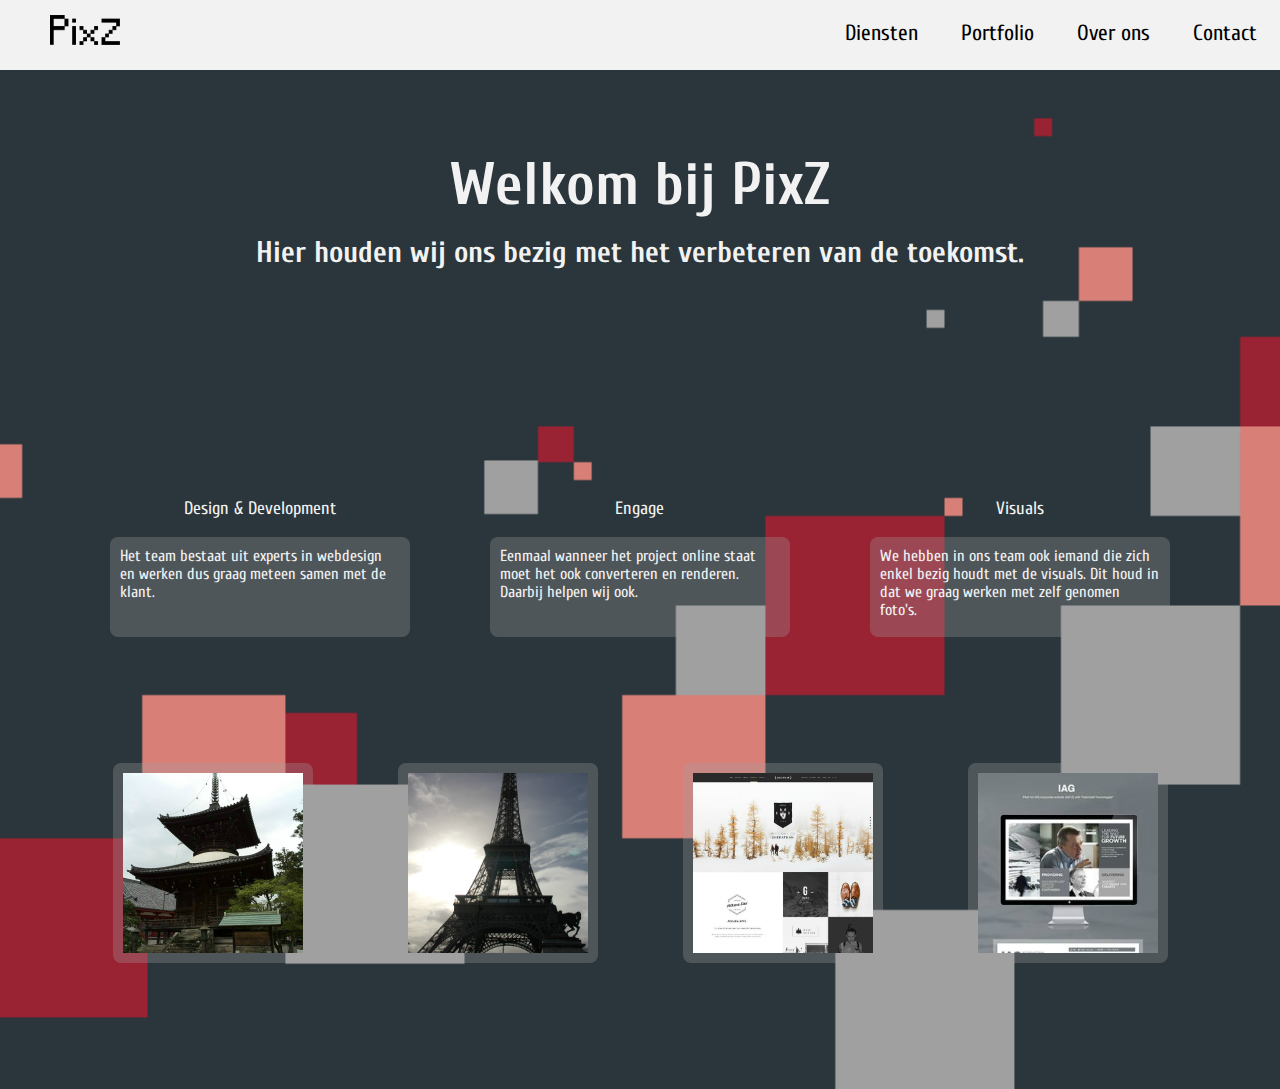
==== index.html @ bb028912 "bg" ====
<!DOCTYPE html SYSTEM "about:legacy-compat"> 
<html dir="ltr" lang="nl-be" class="no-js" prefix="og: http://ogp.me/ns#">
  <head>
    <!-- Character encoding -->
	  <meta charset="UTF-8"> 
	  <!-- Latest version of rendering engine -->
	  <meta http-equiv="X-UA-Compatible" content="IE=edge,chrome=1">
    <!-- Mobile Viewport -->
	  <meta name="viewport" content="width=device-width, initial-scale=1, maximum-scale=1">
    <!-- Most important SEO tag -->
    <title>PixZ | Homepage</title>
    <!-- Other SEO friendly tags -->	
    <meta name="description" content="Lees hier alles over nieuwe media, html5 en andere ontwikkelingen in webdevelopment en mobile development. De docenten NMD willen graag hun kennis delen met jou!">
    <meta name="keywords" content="HTML5, JavaScript, jQuery, CSS3">
    <meta name="author" content="Arteveldehogeschool - Bachelor in de grafische en digitale media | MMP">
    <meta name="copyright" content="Copyright 2010-17 Arteveldehogeschool. All Rights Reserved.">
    <!-- OpenGraph -->
    <meta property="og:type" content="website">
    <meta property="og:title" content=">HTML5 | Webdesign II | GDM">
    <meta property="og:description" content="Lees hier alles over nieuwe media, html5 en andere ontwikkelingen in webdevelopment en mobile development. De docenten NMD willen graag hun kennis delen met jou!">
    <meta property="og:url" content="http://www.gdm.gent/">
    <meta property="og:site_name" content="GDM.GENT">
    <meta property="og:image" content="assets/images/ahs.png">
    <meta property="og:image:width" content="129">
    <meta property="og:image:height" content="129">
    <!-- humans.txt -->
    <link rel="author" type="text/plain" href="/humans.txt">
     <!-- DNS prefech for CDN -->
    <link rel="dns-prefetch" href="//cdnjs.cloudflare.com">
    <link rel="dns-prefetch" href="//code.jquery.com">
    <link rel="dns-prefetch" href="//maxcdn.bootstrapcdn.com">
    <!-- Icons -->
    <!-- http://realfavicongenerator.net/ -->
    <link rel="apple-touch-icon" sizes="180x180" href="assets/icons/apple-touch-icon.png">
    <link rel="icon" type="image/png" href="assets/icons/favicon-32x32.png" sizes="32x32">
    <link rel="icon" type="image/png" href="assets/icons/favicon-16x16.png" sizes="16x16">
    <link rel="manifest" href="assets/icons/manifest.json">
    <link rel="mask-icon" href="assets/icons/safari-pinned-tab.svg" color="#ee9900">
    <link rel="shortcut icon" href="assets/icons/favicon.ico">
    <meta name="apple-mobile-web-app-title" content="GDM">
    <meta name="application-name" content="GDM">
    <meta name="msapplication-config" content="assets/icons/browserconfig.xml">
    <meta name="theme-color" content="#ffffff">
    <!-- Stylesheets: Vendors -->
    <link rel="stylesheet" media="all" href="vendor/normalize/normalize.css">
    <!-- Stylesheets: App -->
    <link rel="stylesheet" media="all" href="css/fonts.css">
    <link rel="stylesheet" media="all" href="css/typography.css">
    <link rel="stylesheet" media="all" href="css/main.css">
    <link rel="stylesheet" media="all" href="css/grid.css">
    <link rel="stylesheet" media="all" href="css/background.css">
    <link rel="stylesheet" media="all" href="css/photo.css">
    <!-- Modernizr: feature detection -->
    <script src="vendor/modernizr/modernizr.min.js"></script>
</head>
    <body>
        <nav class="main-nav">
            <div class="logo">
                <a class="list" href="index.html"><img class="PixZ" src="assets/images/logo.png"></a>
            </div>
            <ul>
                <li class="list"><a href="diensten.html">Diensten</a></li>
                <li class="list"><a href="portfolio.html">Portfolio</a></li>
                <li class="list"><a href="over_ons.html">Over ons</a></li>
                <li class="list"><a href="contact.html">Contact</a></li><!-- Contact + Contactformulier + Locatie -->
            </ul>
        </nav>

<div class="grid_wrapper">
  <div class="grid__container">
    <div class="grid__row">
      <div class="grid__column grid_index_1">
        <h1 class="h1_index">Welkom bij PixZ</h1>
        <h3 class="h3_index">Hier houden wij ons bezig met het verbeteren van de toekomst.</h3>
      </div>
    </div>
  </div>
</div>
<div class="grid_wrapper">
    <div class="grid__container">
        <div class="grid__row">
            <div class="grid__column grid_title_dienst">
                <p>Design & Development</p>
            </div>
            <div class="grid__column grid_title_dienst">
                <p>Engage</p>
            </div>
            <div class="grid__column grid_title_dienst">
                <p>Visuals</p>
            </div>
        </div>
        <div class="grid__row">
            <div class="grid__column grid__dienst">
                <div class="back-home">
                    Het team bestaat uit experts in webdesign en werken dus graag meteen samen met de klant.
                </div>
            </div>
            <div class="grid__column grid__dienst">
                <div class="back-home">
                    Eenmaal wanneer het project online staat moet het ook converteren en renderen. Daarbij helpen wij ook.
                </div>
            </div>
            <div class="grid__column grid__dienst">
                <div class="back-home">
                    We hebben in ons team ook iemand die zich enkel bezig houdt met de visuals. Dit houd in dat we graag werken met zelf genomen foto's.
                </div>
            </div>
        </div>
    </div>
</div><br>
<br><br>
<br><br>
<br><br>
<div class="grid_wrapper">
    <div class="grid__container">
        <div class="grid__row">
            <div class="grid__column grid__port">
                <div class="back-port">
                    <a href="#"><img class="port" src="assets/images/1.jpg"></a>
                </div>
            </div>
            <div class="grid__column grid__port">
                <div class="back-port">
                    <a href="#"><img class="port" src="assets/images/6.jpg"></a>
                </div>
            </div>
            <div class="grid__column grid__port">
                <div class="back-port">
                    <a href="#"><img class="port" src="assets/images/10.jpg"></a>
                </div>
            </div>
            <div class="grid__column grid__port">
                <div class="back-port">
                    <a href="#"><img class="port" src="assets/images/12.jpg"></a>
                </div>
            </div>
        </div>
    </div>
</div><br>
<br><br>
<br><br>
<br><br>
</body>
</html>
---- css/fonts.css ----
/* lettertypes */
@import url('https://fonts.googleapis.com/css?family=Cuprum');
@import url('https://fonts.googleapis.com/css?family=Muli');
---- css/typography.css ----
h1 {
    margin: 20px;
    font-size: 25px;
}
h2 {
    font-size: 20px;
}
h3 {
    font-size: 19px;
}
p {
    font-size: 18px;
}
.h1_index {
    text-align: center;
    font-size: 60px;
    margin-top: 80px;
    margin-bottom: 15px;
}
.h3_index {
    text-align: center;
    font-size: 30px;
    margin-top: 15px;
    margin-bottom: 60px;
}
---- css/main.css ----
/*********************************** 
    KLEUREN:
        quick silver: #A0A0A0 
        gunmetal: #2A363B 
        japanese carmine: #992233 
        new york pink: #D87F77
        anti-flash white: #F2F2F2
***********************************/

/* basic */
body, html {
    margin: 0 auto;
    font-family: 'Cuprum', sans-serif;
    background: #2A363B;
    color: #F2F2F2;
}
.content {
    padding: 30px;
}
.main-nav {
    width: 100%;
    background-color: #F2F2F2;
    height: 70px;
    color: #000;
}
.main-nav .logo {
    float: left;
    height: 40px;
    padding: 15px 30px;
    font-size: 28px;
    line-height: 40px;
}
.main-nav>ul {
    margin: 0;
    padding: 0;
    float: right;
    list-style-type: none;
}
.main-nav>ul>li {
    float: left;
}
.list {
    padding: 20px;
    font-size: 22px;
    margin-right: 3px;
}
.list a {
    color: #000;
    text-decoration: none;
}
.PixZ {
    width: 70px;
}


/* portfolio */
.back-port:hover {
    background-color: rgba(153, 34, 51, 0.6);
}


/* contact */
.formulier-1 {
    width: 225px;
}
.formulier-2-0 {
    width: 600px;
    height: 145px;
}
.formulier-2-1 {
    width: 600px;
    height: 183px;
}
legend {
    color: #F2F2F2;
    font-size: 16px;
    font-style: italic;
}
input[type=text], [type=email], [type=tel] {
    background: none;
    border: none;
    color: #F2F2F2;
    font-family: 'Muli', sans-serif;
    font-size: 12px;
}
input[type=submit] {
    background-color: #992233;
    color: #F2F2F2;
    height: 45px;
    width: 253px;
    margin: 12px 1px 1px 1px;
    border-radius: 1px;
    border-color: #F2F2F2;
    font-family: 'Muli', sans-serif;
    font-size: 14px;
}
.contact-td {
    padding: 20px 60px 0 60px;
    text-align: justify;
}
#map {
    width: 421px;
    height: 335px;
    border-radius: 8px;
}


/* STYLEGUIDE */
button {
    background-color: #992233;
    color: #F2F2F2;
    height: 45px;
    width: 253px;
    margin: 12px 1px 1px 20px;
    border-radius: 1px;
    border-color: #F2F2F2;
    font-family: 'Muli', sans-serif;
    font-size: 14px;
}
button:hover {
    background-color: #A0A0A0;
    color: #F2F2F2;
}
.backgr {
    margin: 20px;
    background-color: rgba(162, 162, 162, 0.3);
    border-radius: 8px;
    width: 300px;
    height: 220px;
    padding: 10px;
}
.color1 {
    margin: 20px;
    height: 100px;
    width: 100px;
    background-color: #A0A0A0;
    border: 2px solid black;
}
.color2 {
    margin: 20px;
    height: 100px;
    width: 100px;
    background-color: #2A363B;
    border: 2px solid black;
}
.color3 {
    margin: 20px;
    height: 100px;
    width: 100px;
    background-color: #992233;
    border: 2px solid black;
}
.color4 {
    margin: 20px;
    height: 100px;
    width: 100px;
    background-color: #D87F77;
    border: 2px solid black;
}
.color5 {
    margin: 20px;
    height: 100px;
    width: 100px;
    background-color: #F2F2F2;
    border: 2px solid black;
}
.text1 {
    color: #A0A0A0;
}
.text2 {
    color: #2A363B;
}
.text3 {
    color: #992233;
}
.text4 {
    color: #D87F77;
}
.text5 {
    color: #F2F2F2;
}
---- css/grid.css ----
/* basic */

* {
    box-sizing: border-box;
}
.grid__wrapper {
    display: block;
    margin: 0;
    padding: 0;
}
.grid__container {
    display: block;
    max-width: 1140px;
    margin: 0 auto;
    padding: 0px 16px;
}
.grid__row {
    display: block;
    margin: 0px -16px;
    padding: 0;
    overflow: hidden;
}
.grid__column {
    position: relative;
    float: left;
    padding: 0 16px;
}

/* column's */

.grid__port {
    width: 25%;
}
.grid_port_title {
    text-align: left;
    margin-top: 50px;
    width: 100%;
}
.grid__title {
    margin-top: 40px;
    width: 100%;
}
.grid__foto {
    width: 33.3333%;
}
.grid__text {
    padding-left: 150px;
    width: 66.6667%;
}
.grid_title_dienst {
    margin-top: 150px;
    text-align: center;
    width: 33.3333%;
}
.grid__dienst {
    width: 33.3333%;
}
.grid__form {
    width: 100%;
}
.grid__loca {
    width: 100%;
}
.grid_loca_text {
    width: 50%;
    padding-left: 52px;
}
.grid_loca_map {
    width: 50%;
    padding-left: 150px;
}
.grid__team {
    margin-top: 40px;
    width: 50%;
}
.grid__team_pic {
    padding-left: 120px;
}
.grid__team_txt {
    padding-right: 120px;
}
.grid_index_1 {
    width: 100%;
}
---- css/background.css ----
body {
    background: url('../assets/images/bg.png') no-repeat center center;
    background-size: cover;
}


/* homepage */
.back-home {
    background-color: rgba(162, 162, 162, 0.3);
    border-radius: 8px;
    width: 300px;
    height: 100px;
    padding: 10px;
    margin-left: auto;
    margin-right: auto;
}


/* diensten */
.back-dienst {
    background-color: rgba(162, 162, 162, 0.3);
    border-radius: 8px;
    width: 300px;
    height: 220px;
    padding: 10px;
    margin-left: auto;
    margin-right: auto;
}


/* portfolio */
.back-port {
    background-color: rgba(162, 162, 162, 0.3);
    border-radius: 8px;
    width: 200px;
    height: 200px;
    padding: 10px;
    margin-left: auto;
    margin-right: auto;
}


/* over ons */
.back-team {
    background-color: rgba(162, 162, 162, 0.3);
    border-radius: 8px;
    width: 200px;
    height: 200px;
    padding: 10px;
    margin-left: auto;
    margin-right: auto;
}


/* contact */
.back-tabel {
    background-color: rgba(162, 162, 162, 0.3);
    width: 1125px;
    height: 335px;
    border-radius: 8px;
    margin-left: auto;
    margin-right: auto;
}
.box {
    background-color: rgba(162, 162, 162, 0.3);
    width: 421px;
    height: 335px;
    border-radius: 8px;
}


/* detailpagina's */
.back-det {
    background-color: rgba(162, 162, 162, 0.3);
    border-radius: 8px;
    width: 450px;
    height: 450px;
    padding: 10px;
    margin-left: auto;
    margin-right: auto;
}
---- css/photo.css ----
/* portfolio */
.port {
    width: 180px;
    height: 180px;
}


/* over ons */
.team {
    width: 180px;
    height: 180px;
}


/* detailpagina's */
.det {
    width: 430px;
    height: 430px;
}
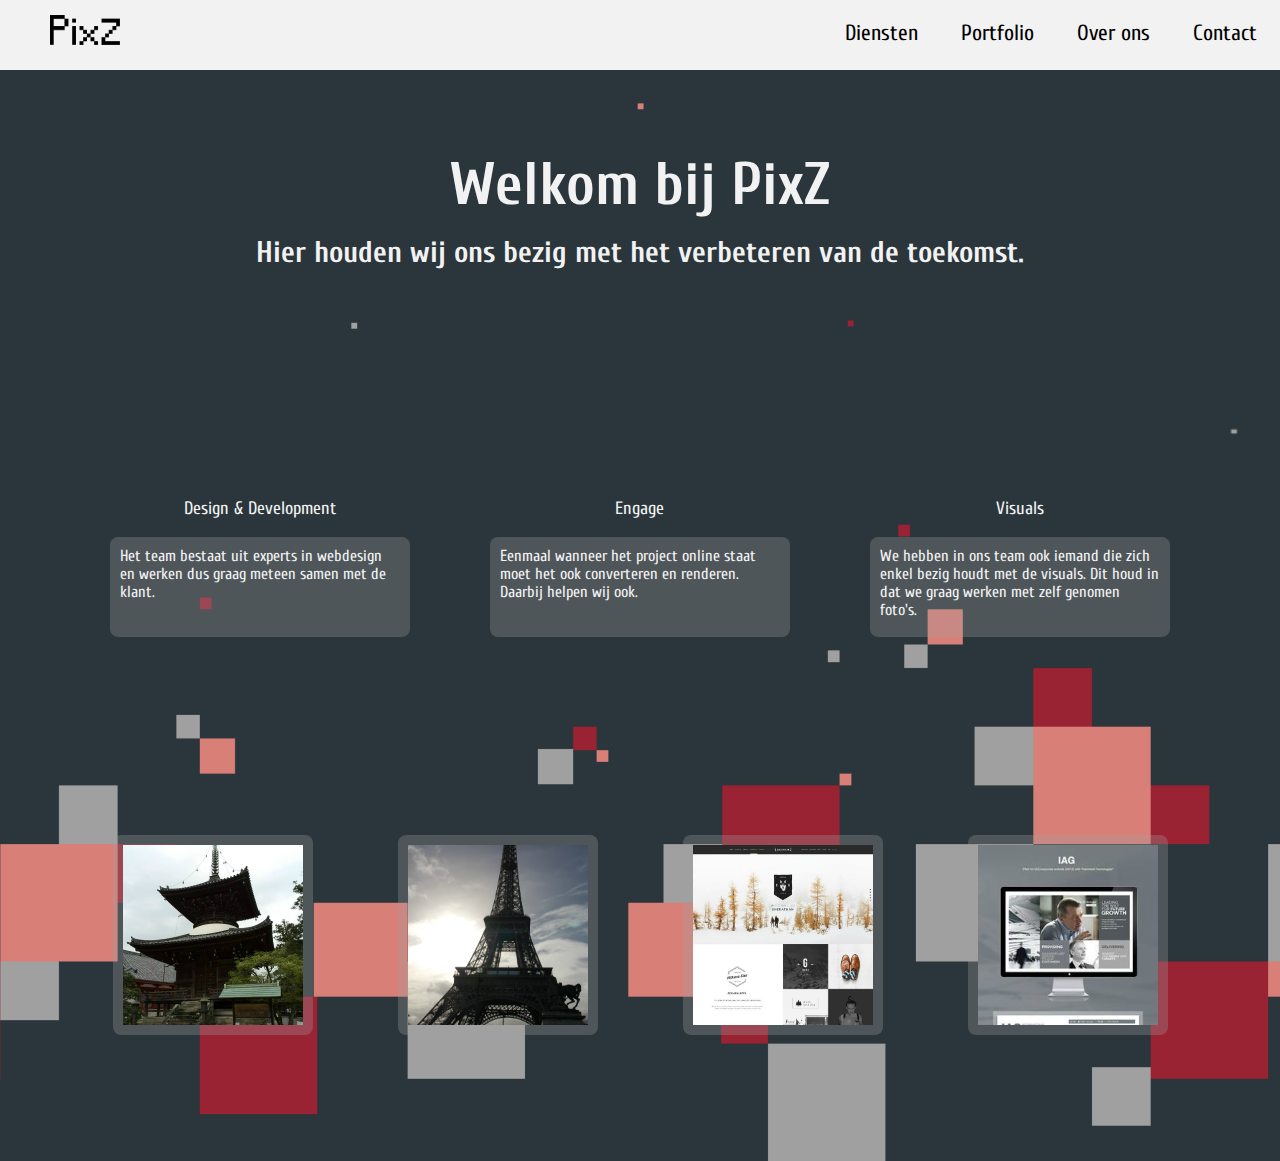
==== commit a9e10e28: "bg" ====
--- a/index.html
+++ b/index.html
@@ -65,7 +65,7 @@
                 <li class="list"><a href="contact.html">Contact</a></li><!-- Contact + Contactformulier + Locatie -->
             </ul>
         </nav>
-
+        
 <div class="grid_wrapper">
   <div class="grid__container">
     <div class="grid__row">
@@ -111,6 +111,8 @@
 <br><br>
 <br><br>
 <br><br>
+<br><br>
+<br><br>
 <div class="grid_wrapper">
     <div class="grid__container">
         <div class="grid__row">
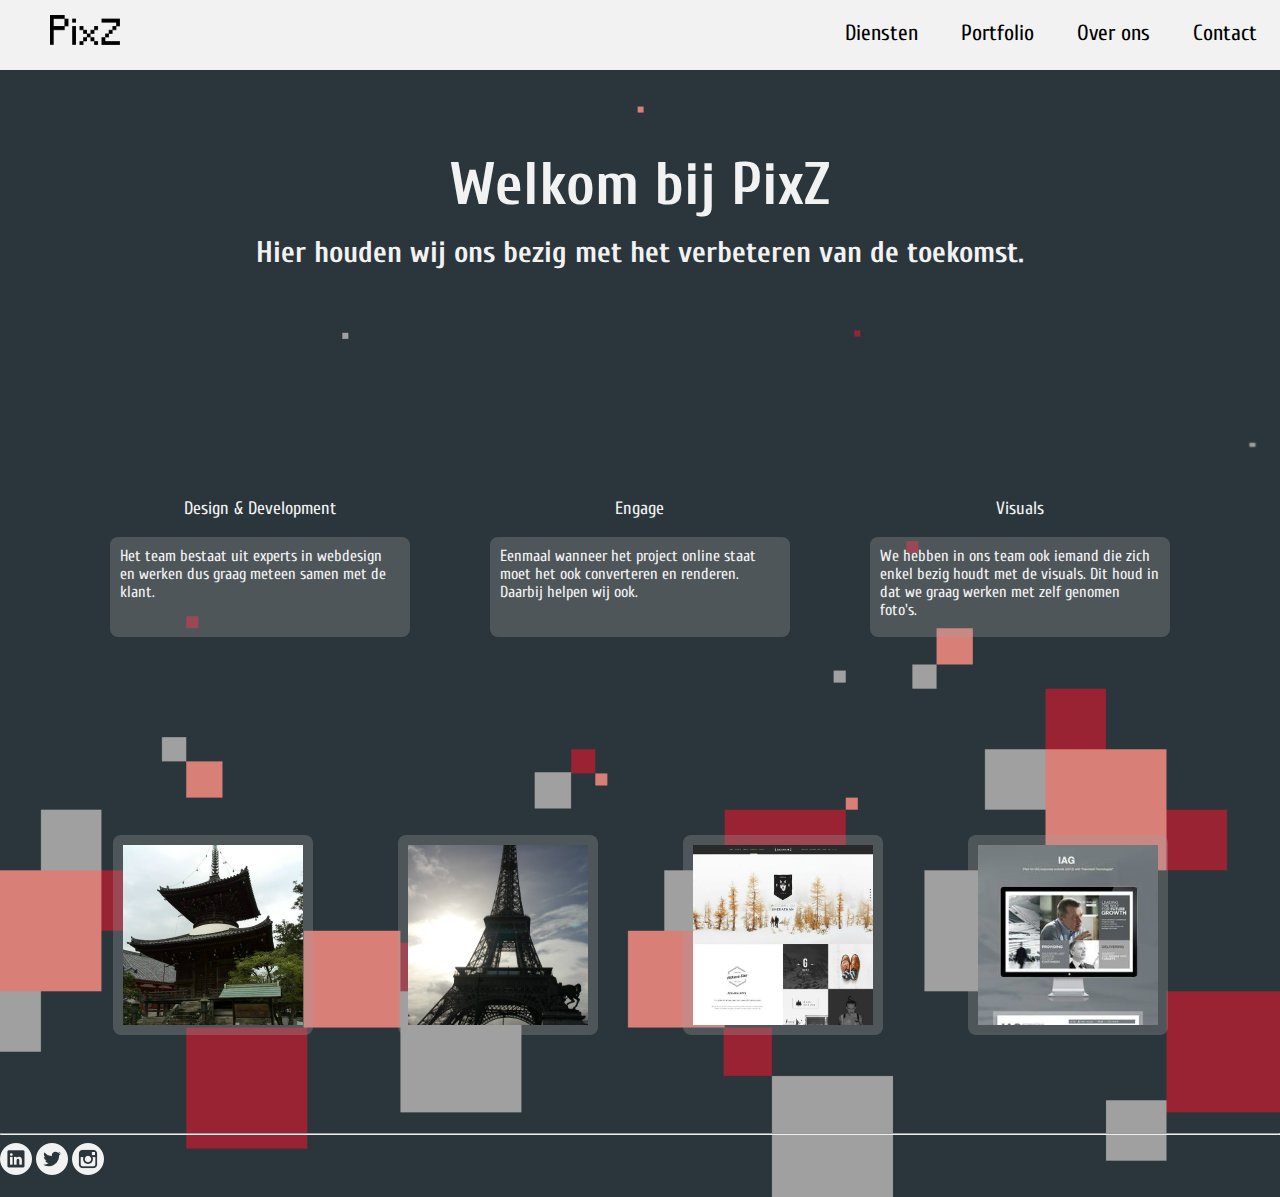
==== commit 49f0cf27: "logos" ====
--- a/index.html
+++ b/index.html
@@ -118,22 +118,22 @@
         <div class="grid__row">
             <div class="grid__column grid__port">
                 <div class="back-port">
-                    <a href="#"><img class="port" src="assets/images/1.jpg"></a>
+                    <a href="portfolio.html"><img class="port" src="assets/images/1.jpg"></a>
                 </div>
             </div>
             <div class="grid__column grid__port">
                 <div class="back-port">
-                    <a href="#"><img class="port" src="assets/images/6.jpg"></a>
+                    <a href="portfolio.html"><img class="port" src="assets/images/6.jpg"></a>
                 </div>
             </div>
             <div class="grid__column grid__port">
                 <div class="back-port">
-                    <a href="#"><img class="port" src="assets/images/10.jpg"></a>
+                    <a href="portfolio.html"><img class="port" src="assets/images/10.jpg"></a>
                 </div>
             </div>
             <div class="grid__column grid__port">
                 <div class="back-port">
-                    <a href="#"><img class="port" src="assets/images/12.jpg"></a>
+                    <a href="portfolio.html"><img class="port" src="assets/images/12.jpg"></a>
                 </div>
             </div>
         </div>
@@ -141,6 +141,10 @@
 </div><br>
 <br><br>
 <br><br>
+<hr>
+<a href="https://www.linkedin.com/in/kimberly-steppe-06327111b/"><img src="assets/images/linkedin.png" alt="logo"></a>
+<a href="https://twitter.com/KimmieSUKKL_x"><img src="assets/images/twitter.png" alt="logo"></a>
+<a href="https://www.instagram.com/kimkongg_/"><img src="assets/images/insta.png" alt="logo"></a>
 <br><br>
 </body>
 </html>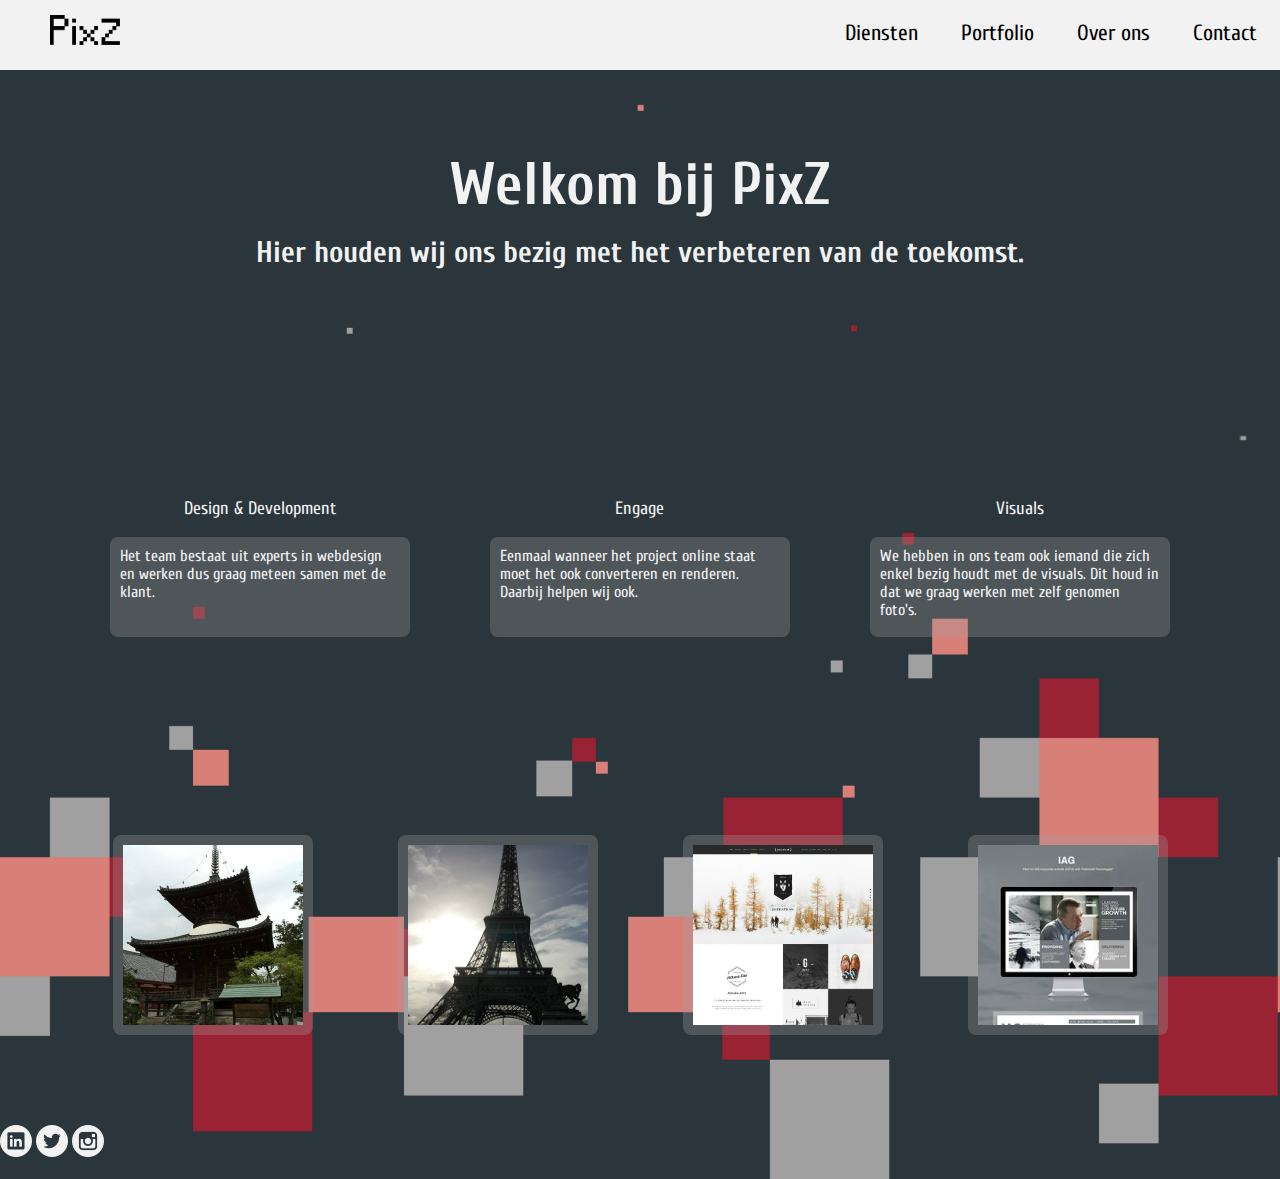
==== commit 39a58bbb: "sml overal" ====
--- a/index.html
+++ b/index.html
@@ -141,10 +141,9 @@
 </div><br>
 <br><br>
 <br><br>
-<hr>
-<a href="https://www.linkedin.com/in/kimberly-steppe-06327111b/"><img src="assets/images/linkedin.png" alt="logo"></a>
-<a href="https://twitter.com/KimmieSUKKL_x"><img src="assets/images/twitter.png" alt="logo"></a>
-<a href="https://www.instagram.com/kimkongg_/"><img src="assets/images/insta.png" alt="logo"></a>
+<a href="https://www.linkedin.com/in/kimberly-steppe-06327111b/"><img class= "sml" src="assets/images/linkedin.png" alt="logo"></a>
+<a href="https://twitter.com/KimmieSUKKL_x"><img class= "sml" src="assets/images/twitter.png" alt="logo"></a>
+<a href="https://www.instagram.com/kimkongg_/"><img class= "sml" src="assets/images/insta.png" alt="logo"></a>
 <br><br>
 </body>
 </html>--- a/css/main.css
+++ b/css/main.css
@@ -8,6 +8,9 @@
 ***********************************/
 
 /* basic */
+.sml {
+    margin: auto;
+}
 body, html {
     margin: 0 auto;
     font-family: 'Cuprum', sans-serif;
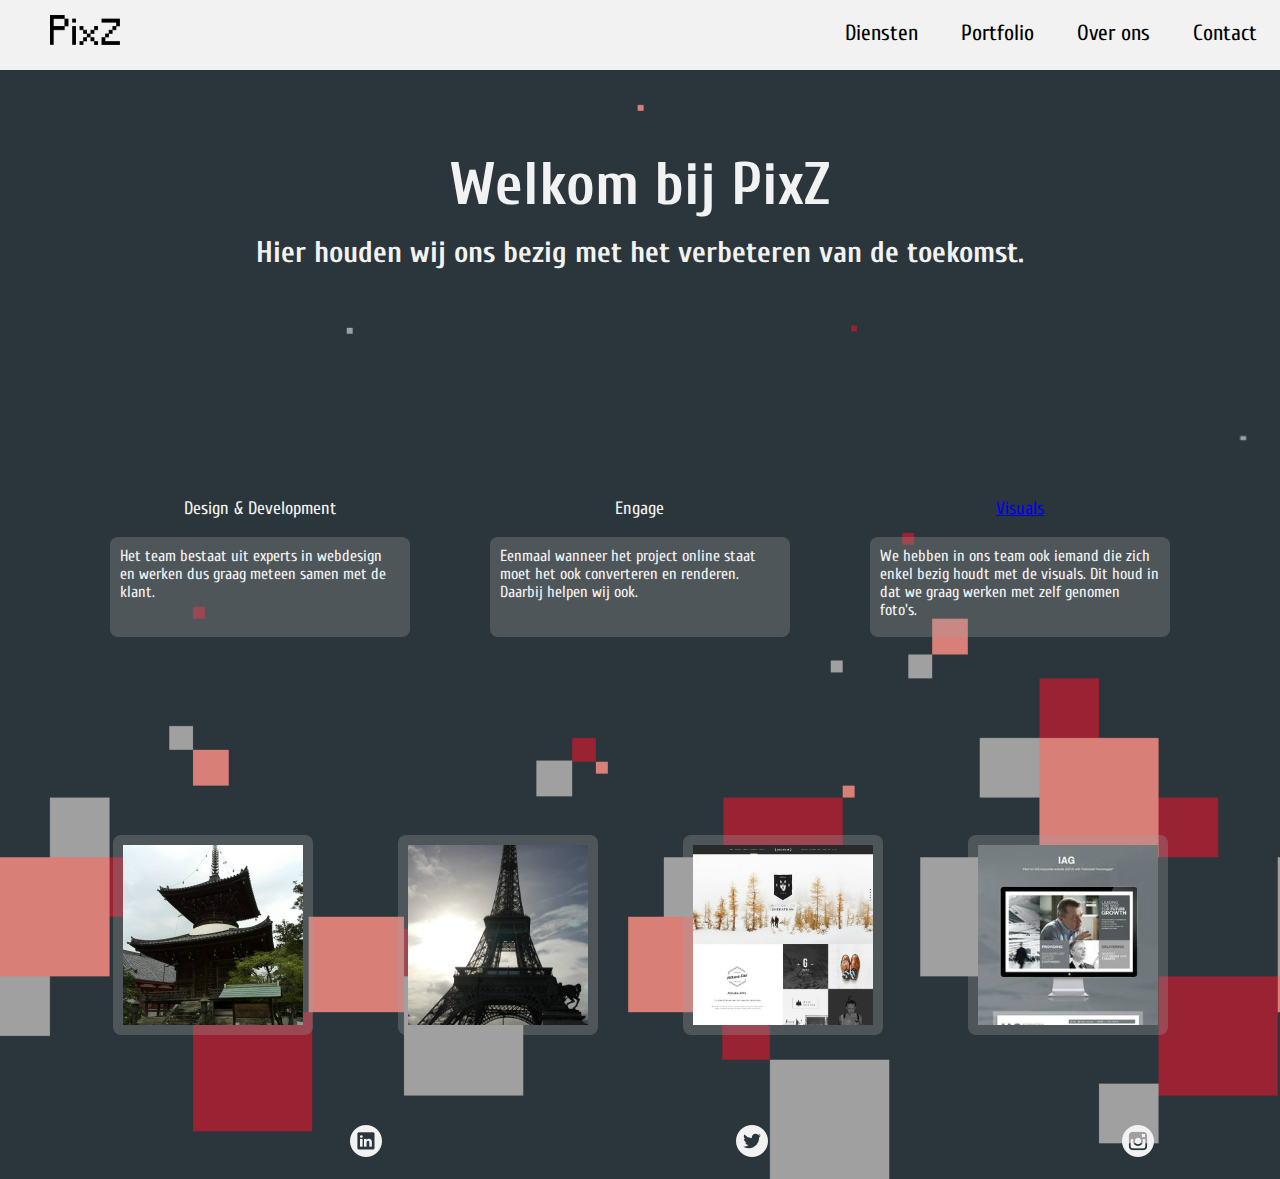
==== commit 5d5965c8: "added forgotten stylegide" ====
--- a/index.html
+++ b/index.html
@@ -86,7 +86,7 @@
                 <p>Engage</p>
             </div>
             <div class="grid__column grid_title_dienst">
-                <p>Visuals</p>
+                <a href="styleguide.html"><p>Visuals</p></a>
             </div>
         </div>
         <div class="grid__row">
--- a/css/main.css
+++ b/css/main.css
@@ -9,7 +9,7 @@
 
 /* basic */
 .sml {
-    margin: auto;
+    margin-left: 350px;
 }
 body, html {
     margin: 0 auto;
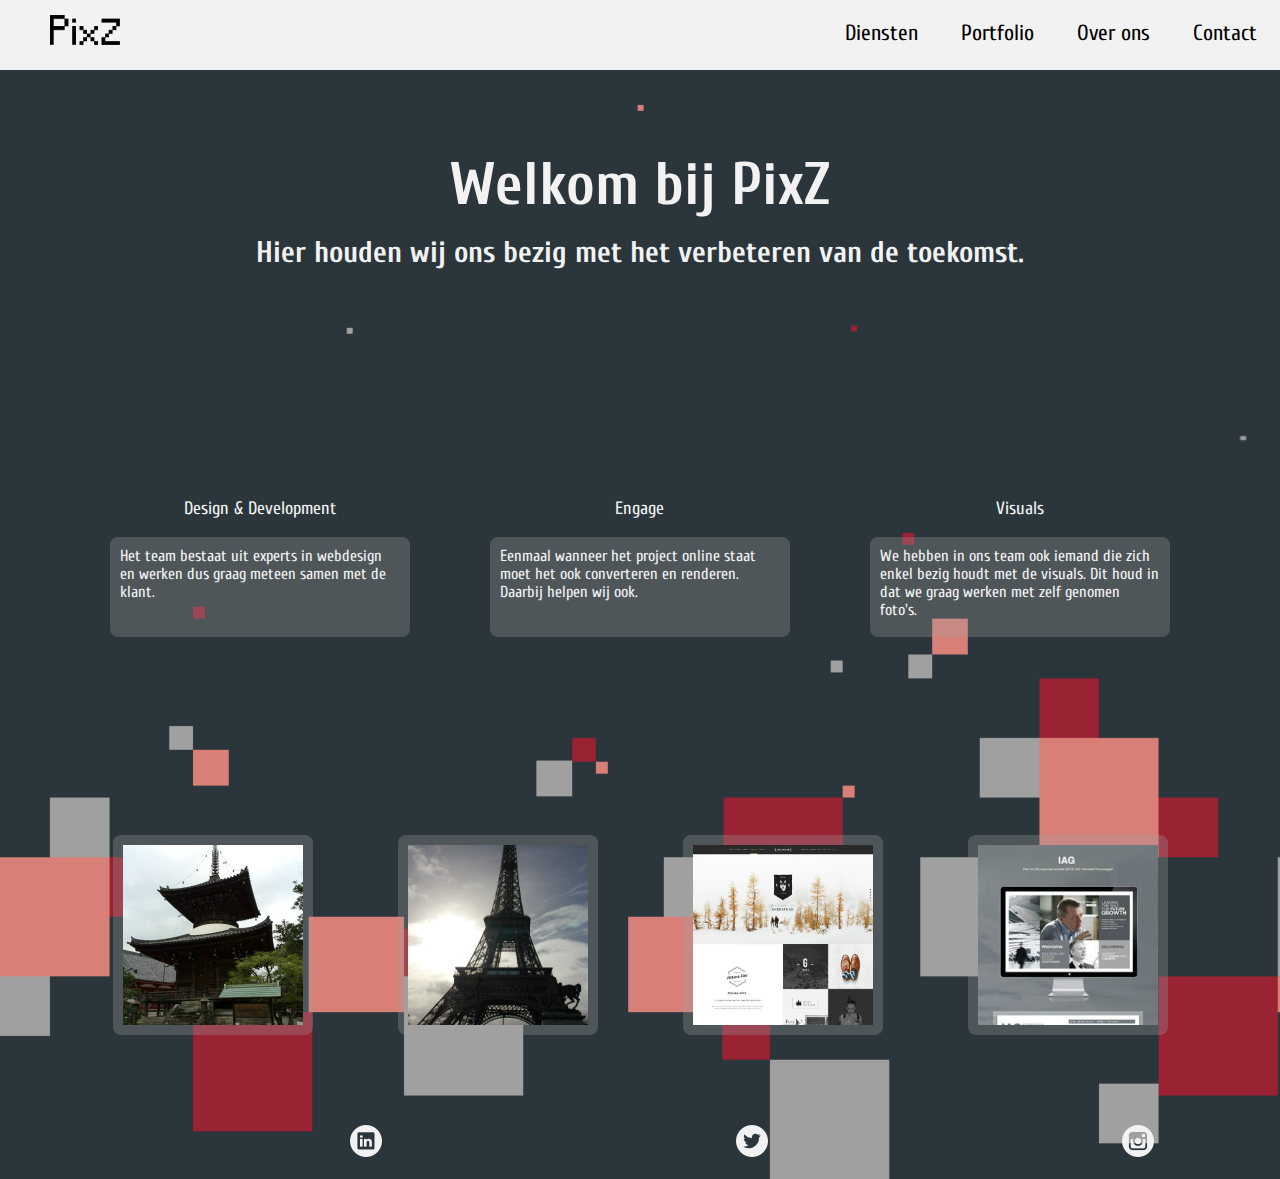
==== commit ca6e9ae0: "added forgotten styleguide" ====
--- a/index.html
+++ b/index.html
@@ -86,7 +86,7 @@
                 <p>Engage</p>
             </div>
             <div class="grid__column grid_title_dienst">
-                <a href="styleguide.html"><p>Visuals</p></a>
+                <a href="styleguide.html" class="a_styleguide"><p>Visuals</p></a>
             </div>
         </div>
         <div class="grid__row">
--- a/css/main.css
+++ b/css/main.css
@@ -181,4 +181,8 @@
 }
 .text5 {
     color: #F2F2F2;
+}
+.a_styleguide {
+    color: #F2F2F2;
+    text-decoration: none;
 }